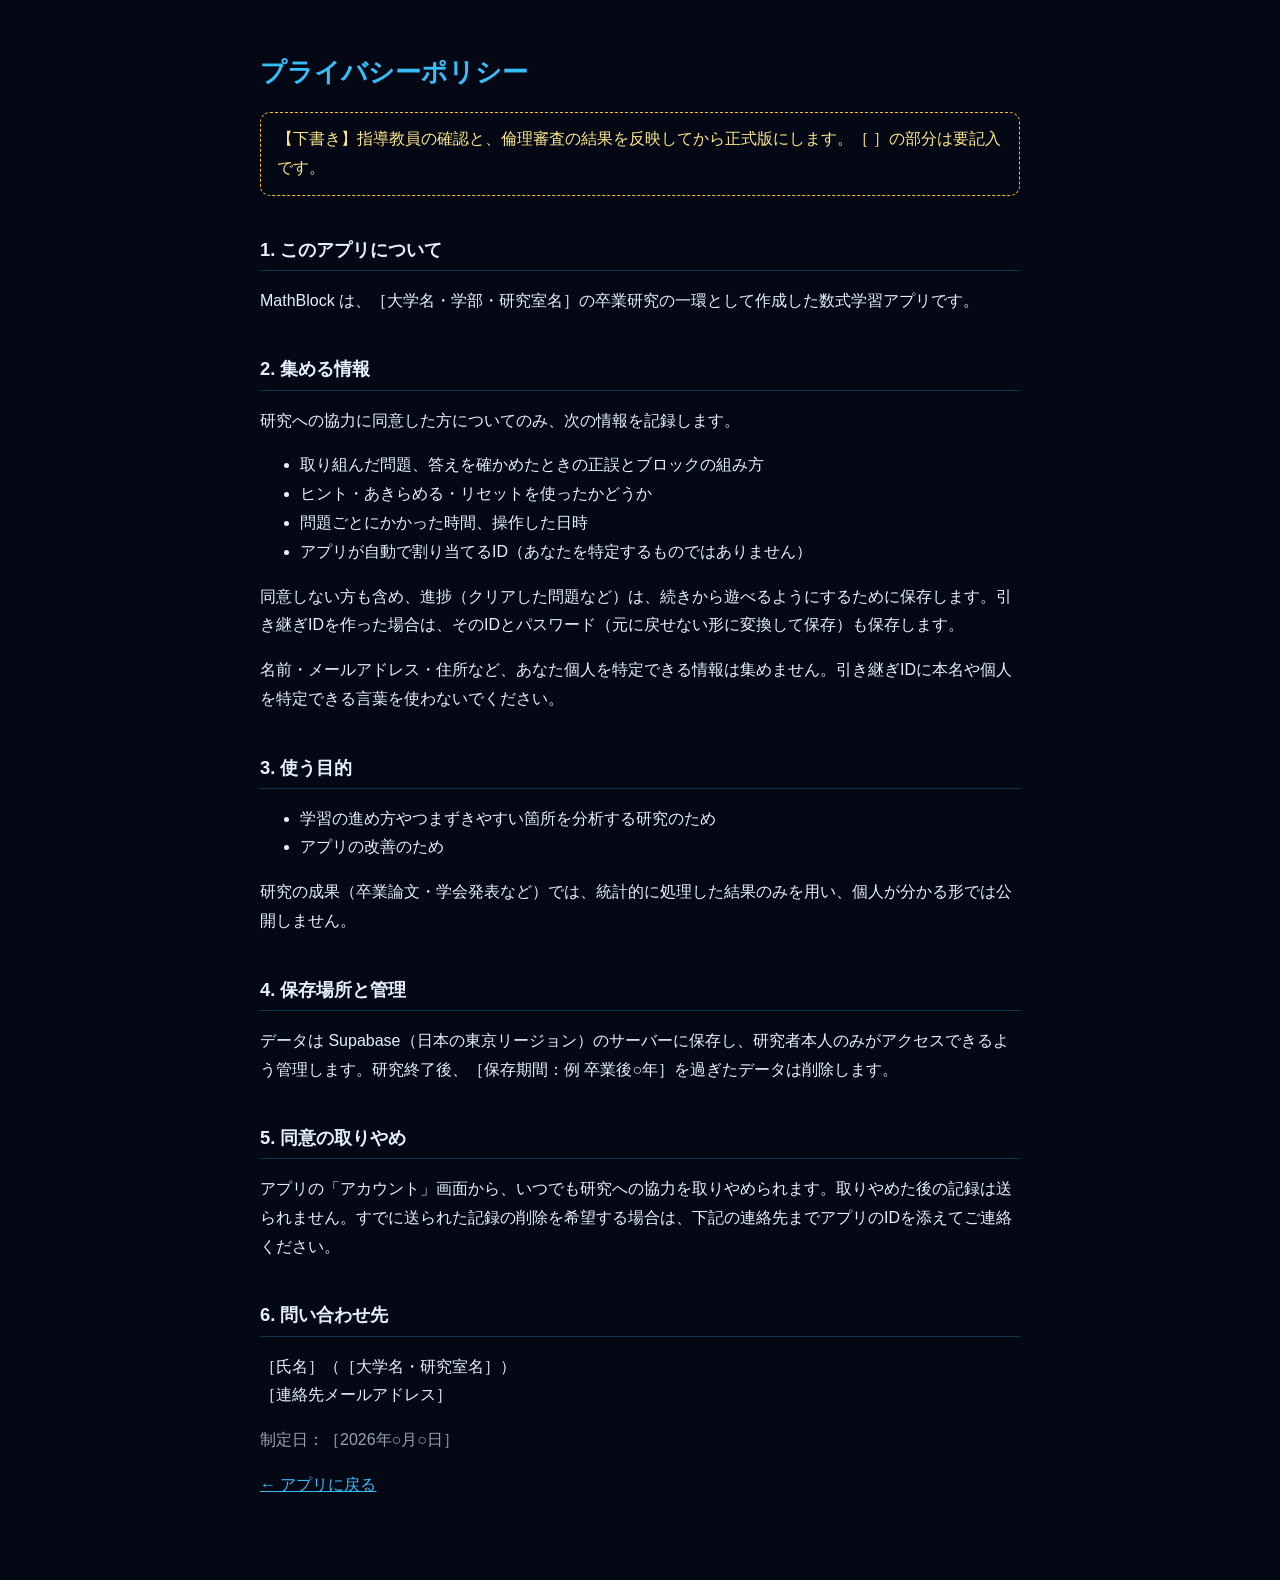
==== privacy.html @ d81754c7 "Supabase 連携: 匿名ログイン・ID引き継ぎ・進捗同期・操作ログ - supabase/migrations: profiles / progress / event_logs と RLS -" ====
<!DOCTYPE html>
<html lang="ja">
<head>
  <meta charset="UTF-8">
  <meta name="viewport" content="width=device-width, initial-scale=1">
  <title>プライバシーポリシー - MathBlock</title>
  <style>
    :root { --bg: #030814; --text: #e6f0ff; --muted: rgba(203,213,225,0.75); --accent: #38bdf8; --border: rgba(56,189,248,0.25); }
    body { margin: 0; background: var(--bg); color: var(--text); font-family: 'Hiragino Kaku Gothic ProN', 'Noto Sans JP', sans-serif; line-height: 1.8; }
    main { max-width: 760px; margin: 0 auto; padding: 32px 16px 64px; }
    h1 { color: var(--accent); font-size: 1.6rem; }
    h2 { font-size: 1.15rem; margin-top: 2em; padding-bottom: 4px; border-bottom: 1px solid var(--border); }
    .draft { padding: 12px 16px; border: 1px dashed #fbbf24; color: #fde68a; border-radius: 10px; }
    .muted { color: var(--muted); }
    a { color: var(--accent); }
  </style>
</head>
<body>
<main>
  <h1>プライバシーポリシー</h1>
  <p class="draft">【下書き】指導教員の確認と、倫理審査の結果を反映してから正式版にします。［ ］の部分は要記入です。</p>

  <h2>1. このアプリについて</h2>
  <p>MathBlock は、［大学名・学部・研究室名］の卒業研究の一環として作成した数式学習アプリです。</p>

  <h2>2. 集める情報</h2>
  <p>研究への協力に同意した方についてのみ、次の情報を記録します。</p>
  <ul>
    <li>取り組んだ問題、答えを確かめたときの正誤とブロックの組み方</li>
    <li>ヒント・あきらめる・リセットを使ったかどうか</li>
    <li>問題ごとにかかった時間、操作した日時</li>
    <li>アプリが自動で割り当てるID（あなたを特定するものではありません）</li>
  </ul>
  <p>同意しない方も含め、進捗（クリアした問題など）は、続きから遊べるようにするために保存します。引き継ぎIDを作った場合は、そのIDとパスワード（元に戻せない形に変換して保存）も保存します。</p>
  <p>名前・メールアドレス・住所など、あなた個人を特定できる情報は集めません。引き継ぎIDに本名や個人を特定できる言葉を使わないでください。</p>

  <h2>3. 使う目的</h2>
  <ul>
    <li>学習の進め方やつまずきやすい箇所を分析する研究のため</li>
    <li>アプリの改善のため</li>
  </ul>
  <p>研究の成果（卒業論文・学会発表など）では、統計的に処理した結果のみを用い、個人が分かる形では公開しません。</p>

  <h2>4. 保存場所と管理</h2>
  <p>データは Supabase（日本の東京リージョン）のサーバーに保存し、研究者本人のみがアクセスできるよう管理します。研究終了後、［保存期間：例 卒業後○年］を過ぎたデータは削除します。</p>

  <h2>5. 同意の取りやめ</h2>
  <p>アプリの「アカウント」画面から、いつでも研究への協力を取りやめられます。取りやめた後の記録は送られません。すでに送られた記録の削除を希望する場合は、下記の連絡先までアプリのIDを添えてご連絡ください。</p>

  <h2>6. 問い合わせ先</h2>
  <p>［氏名］（［大学名・研究室名］）<br>［連絡先メールアドレス］</p>

  <p class="muted">制定日：［2026年○月○日］</p>
  <p><a href="index.html">← アプリに戻る</a></p>
</main>
</body>
</html>
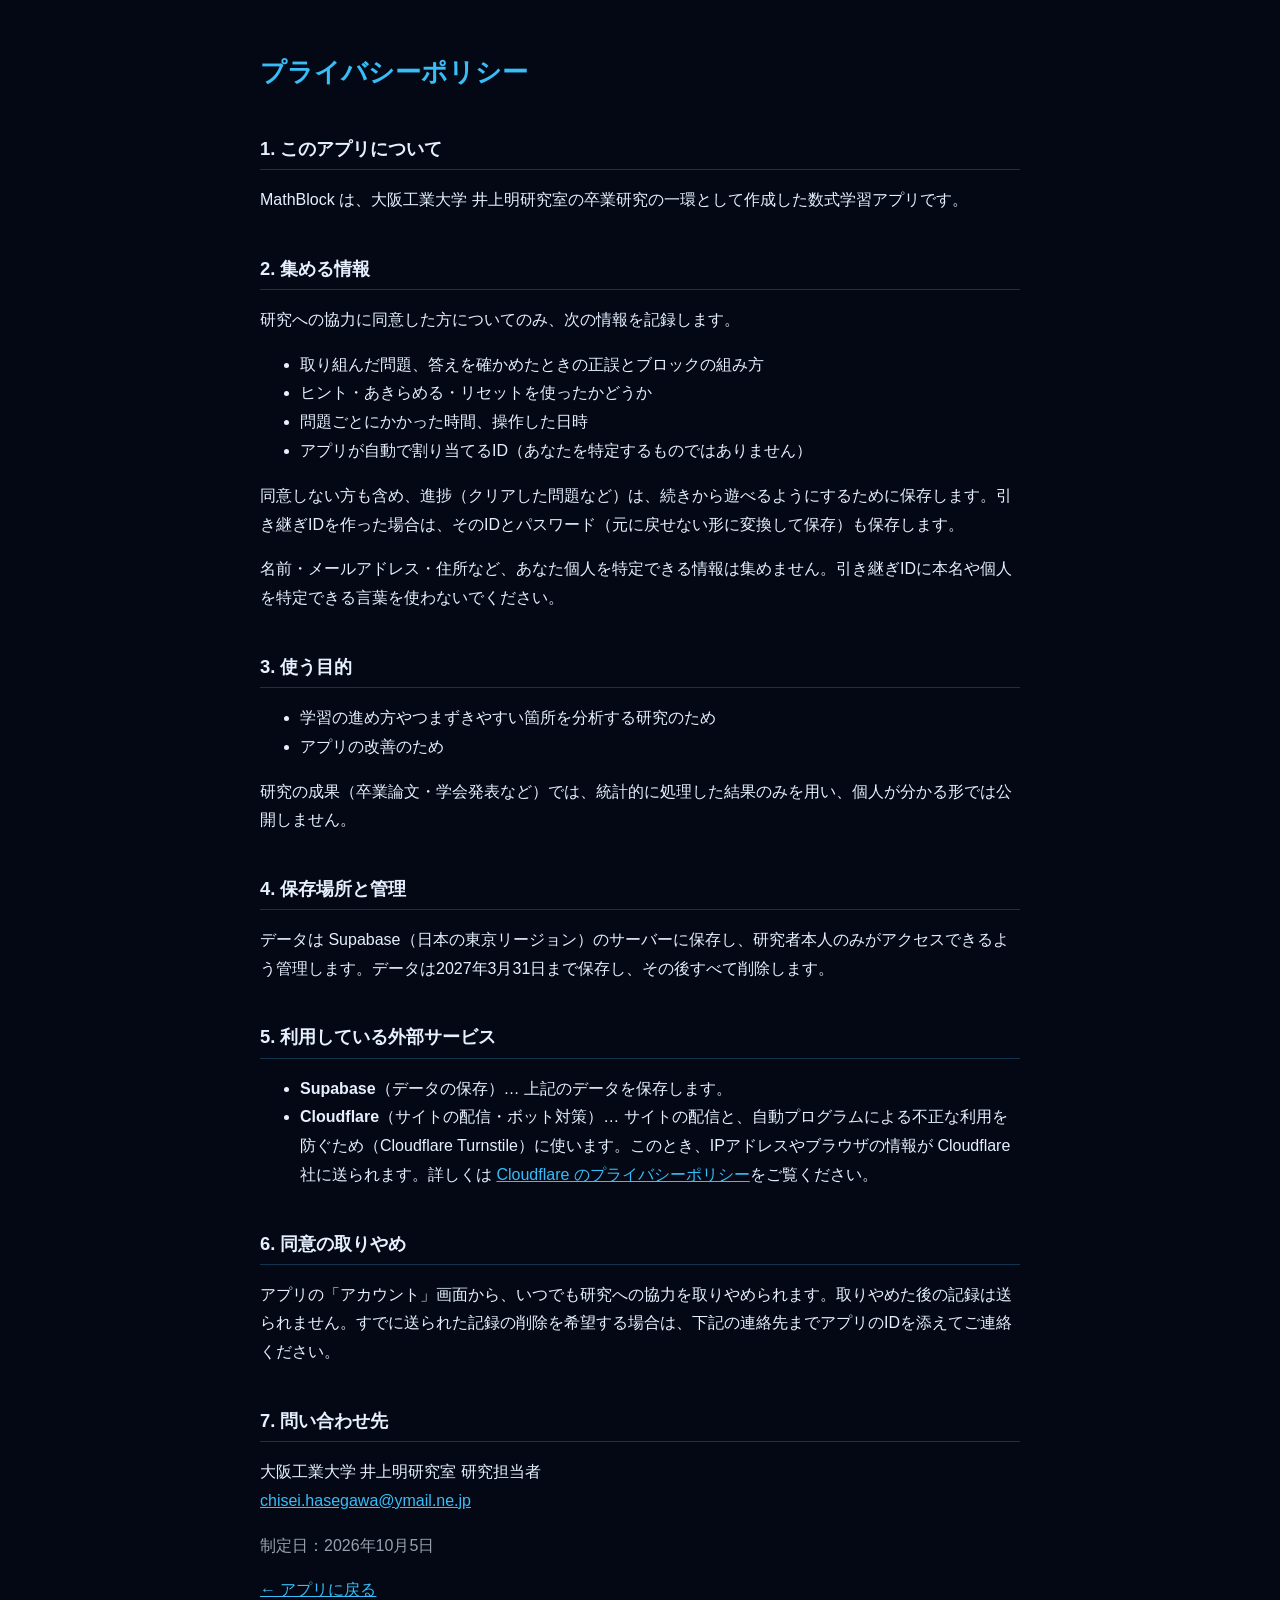
==== commit 4935473e: "プライバシーポリシーを正式版に（研究室・連絡先・保存期間・外部サービス） Co-Authored-By: Claude Opus 5.5 <noreply@anthropic.com> Claude-" ====
--- a/privacy.html
+++ b/privacy.html
@@ -18,10 +18,9 @@
 <body>
 <main>
   <h1>プライバシーポリシー</h1>
-  <p class="draft">【下書き】指導教員の確認と、倫理審査の結果を反映してから正式版にします。［ ］の部分は要記入です。</p>
 
   <h2>1. このアプリについて</h2>
-  <p>MathBlock は、［大学名・学部・研究室名］の卒業研究の一環として作成した数式学習アプリです。</p>
+  <p>MathBlock は、大阪工業大学 井上明研究室の卒業研究の一環として作成した数式学習アプリです。</p>
 
   <h2>2. 集める情報</h2>
   <p>研究への協力に同意した方についてのみ、次の情報を記録します。</p>
@@ -42,15 +41,21 @@
   <p>研究の成果（卒業論文・学会発表など）では、統計的に処理した結果のみを用い、個人が分かる形では公開しません。</p>
 
   <h2>4. 保存場所と管理</h2>
-  <p>データは Supabase（日本の東京リージョン）のサーバーに保存し、研究者本人のみがアクセスできるよう管理します。研究終了後、［保存期間：例 卒業後○年］を過ぎたデータは削除します。</p>
+  <p>データは Supabase（日本の東京リージョン）のサーバーに保存し、研究者本人のみがアクセスできるよう管理します。データは2027年3月31日まで保存し、その後すべて削除します。</p>
 
-  <h2>5. 同意の取りやめ</h2>
+  <h2>5. 利用している外部サービス</h2>
+  <ul>
+    <li><b>Supabase</b>（データの保存）… 上記のデータを保存します。</li>
+    <li><b>Cloudflare</b>（サイトの配信・ボット対策）… サイトの配信と、自動プログラムによる不正な利用を防ぐため（Cloudflare Turnstile）に使います。このとき、IPアドレスやブラウザの情報が Cloudflare 社に送られます。詳しくは <a href="https://www.cloudflare.com/ja-jp/privacypolicy/" target="_blank" rel="noopener">Cloudflare のプライバシーポリシー</a>をご覧ください。</li>
+  </ul>
+
+  <h2>6. 同意の取りやめ</h2>
   <p>アプリの「アカウント」画面から、いつでも研究への協力を取りやめられます。取りやめた後の記録は送られません。すでに送られた記録の削除を希望する場合は、下記の連絡先までアプリのIDを添えてご連絡ください。</p>
 
-  <h2>6. 問い合わせ先</h2>
-  <p>［氏名］（［大学名・研究室名］）<br>［連絡先メールアドレス］</p>
+  <h2>7. 問い合わせ先</h2>
+  <p>大阪工業大学 井上明研究室 研究担当者<br><a href="mailto:chisei.hasegawa@ymail.ne.jp">chisei.hasegawa@ymail.ne.jp</a></p>
 
-  <p class="muted">制定日：［2026年○月○日］</p>
+  <p class="muted">制定日：2026年10月5日</p>
   <p><a href="index.html">← アプリに戻る</a></p>
 </main>
 </body>
